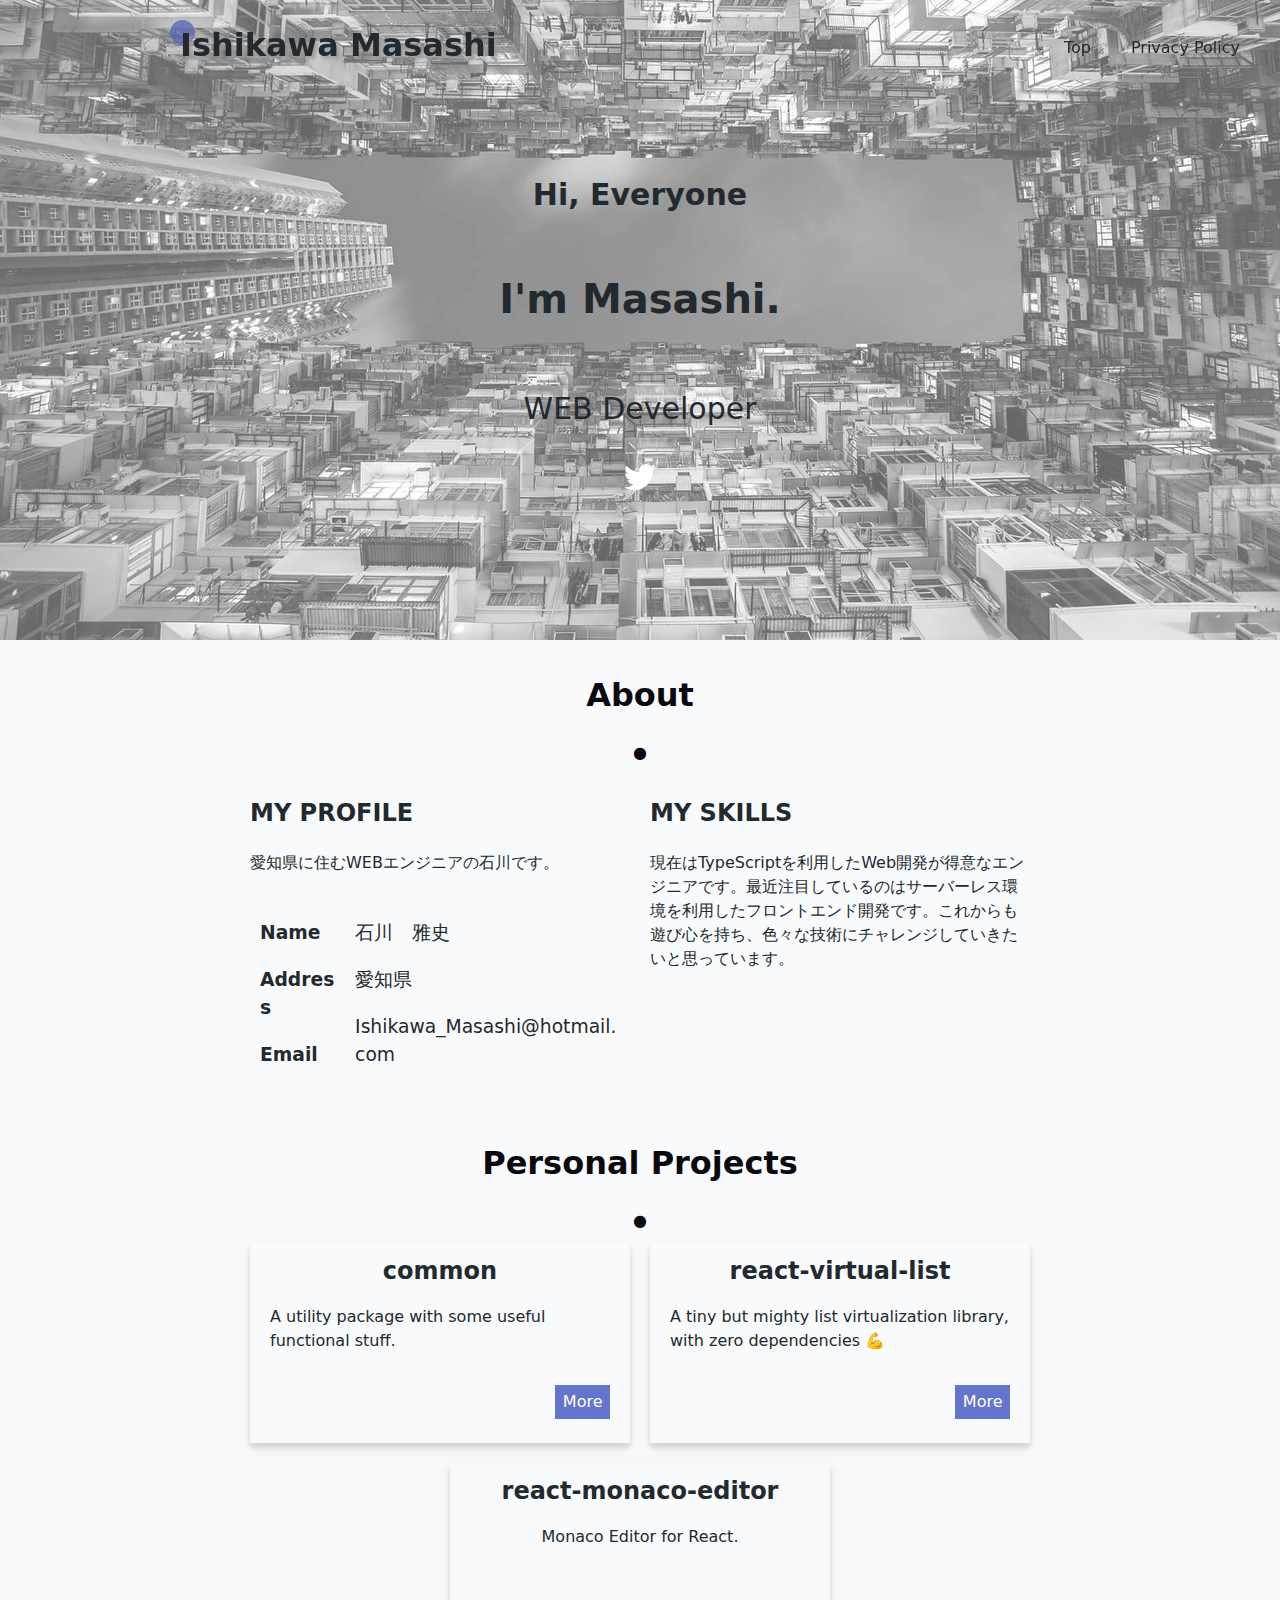
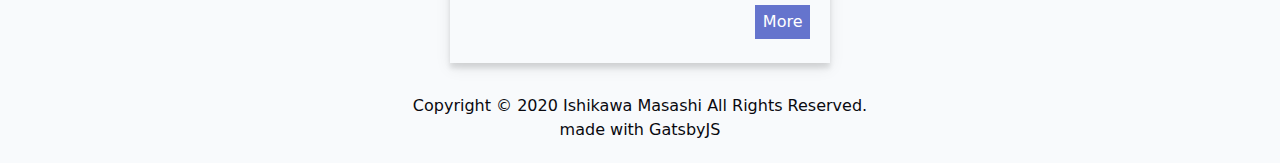
==== index.html @ 4861f5b7 "first commit" ====
<!DOCTYPE html><html lang="en"><head><meta charSet="utf-8"/><meta http-equiv="x-ua-compatible" content="ie=edge"/><meta name="viewport" content="width=device-width, initial-scale=1, shrink-to-fit=no"/><style data-href="/styles.0426585a5445a3f9b551.css">*,:after,:before{box-sizing:border-box}:after,:before{text-decoration:inherit;vertical-align:inherit}html{cursor:default;line-height:1.5;-moz-tab-size:4;-o-tab-size:4;tab-size:4;-webkit-tap-highlight-color:transparent;-ms-text-size-adjust:100%;-webkit-text-size-adjust:100%;word-break:break-word}body{margin:0}h1{font-size:2em;margin:.67em 0}dl dl,dl ol,dl ul,ol dl,ol ol,ol ul,ul dl,ul ol,ul ul{margin:0}hr{height:0;overflow:visible}main{display:block}nav ol,nav ul{list-style:none;padding:0}pre{font-family:monospace,monospace;font-size:1em}a{background-color:transparent}abbr[title]{text-decoration:underline;-webkit-text-decoration:underline dotted;text-decoration:underline dotted}b,strong{font-weight:bolder}code,kbd,samp{font-family:monospace,monospace;font-size:1em}small{font-size:80%}audio,canvas,iframe,img,svg,video{vertical-align:middle}audio,video{display:inline-block}audio:not([controls]){display:none;height:0}iframe,img{border-style:none}svg:not([fill]){fill:currentColor}svg:not(:root){overflow:hidden}table{border-collapse:collapse}button,input,select{margin:0}button{overflow:visible;text-transform:none}[type=button],[type=reset],[type=submit],button{-webkit-appearance:button}fieldset{border:1px solid #a0a0a0;padding:.35em .75em .625em}input{overflow:visible}legend{color:inherit;display:table;max-width:100%;white-space:normal}progress{display:inline-block;vertical-align:baseline}select{text-transform:none}textarea{margin:0;overflow:auto;resize:vertical}[type=checkbox],[type=radio]{padding:0}[type=search]{-webkit-appearance:textfield;outline-offset:-2px}::-webkit-inner-spin-button,::-webkit-outer-spin-button{height:auto}::-webkit-input-placeholder{color:inherit;opacity:.54}::-webkit-search-decoration{-webkit-appearance:none}::-webkit-file-upload-button{-webkit-appearance:button;font:inherit}::-moz-focus-inner{border-style:none;padding:0}:-moz-focusring{outline:1px dotted ButtonText}:-moz-ui-invalid{box-shadow:none}details,dialog{display:block}dialog{background-color:#fff;border:solid;color:#000;height:-moz-fit-content;height:-webkit-fit-content;height:fit-content;left:0;margin:auto;padding:1em;position:absolute;right:0;width:-moz-fit-content;width:-webkit-fit-content;width:fit-content}dialog:not([open]){display:none}summary{display:list-item}canvas{display:inline-block}template{display:none}[tabindex],a,area,button,input,label,select,summary,textarea{touch-action:manipulation}[hidden]{display:none}[aria-busy=true]{cursor:progress}[aria-controls]{cursor:pointer}[aria-disabled=true],[disabled]{cursor:not-allowed}[aria-hidden=false][hidden]{display:initial}[aria-hidden=false][hidden]:not(:focus){clip:rect(0,0,0,0);position:absolute}html{font-size:62.5%}html body{overflow-x:hidden;font-size:1.6em;color:#09090f;background-color:#f8fafc;font-family:system-ui,BlinkMacSystemFont,-apple-system,Segoe UI,Roboto,Oxygen,Ubuntu,Cantarell,Fira Sans,Droid Sans,Helvetica Neue,sans-serif}@media screen and (max-width:768px){html body{font-size:1.4em}}#gatsby-focus-wrapper{display:flex;flex-flow:column;min-height:100vh}</style><meta name="generator" content="Gatsby 2.21.21"/><title data-react-helmet="true">Top | Gatsby Starter hpp</title><link data-react-helmet="true" rel="canonical" href="https://gatsby-starter-hpp.netlify.com/"/><meta data-react-helmet="true" name="viewport" content="width=device-width, initial-scale=1.0, viewport-fit=cover, shrink-to-fit=no"/><meta data-react-helmet="true" name="description" content="simple gatsby starter with mdx, typescript, pwa"/><meta data-react-helmet="true" name="image" content="https://gatsby-starter-hpp.netlify.com/static/07f57ab9eecd1b8146a48cd1b6a6985a/20979/banner.png"/><meta data-react-helmet="true" property="og:type" content="website"/><meta data-react-helmet="true" property="og:title" content="Top"/><meta data-react-helmet="true" property="og:url" content="https://gatsby-starter-hpp.netlify.com/*"/><meta data-react-helmet="true" property="og:description" content="simple gatsby starter with mdx, typescript, pwa"/><meta data-react-helmet="true" property="og:image" content="https://gatsby-starter-hpp.netlify.com/static/07f57ab9eecd1b8146a48cd1b6a6985a/20979/banner.png"/><meta data-react-helmet="true" property="og:image:alt" content="simple gatsby starter with mdx, typescript, pwa"/><meta data-react-helmet="true" name="twitter:card" content="summary_large_image"/><meta data-react-helmet="true" name="twitter:title" content="Top"/><meta data-react-helmet="true" name="twitter:url" content="https://gatsby-starter-hpp.netlify.com/*"/><meta data-react-helmet="true" name="twitter:description" content="simple gatsby starter with mdx, typescript, pwa"/><meta data-react-helmet="true" name="twitter:image" content="https://gatsby-starter-hpp.netlify.com/static/07f57ab9eecd1b8146a48cd1b6a6985a/20979/banner.png"/><meta data-react-helmet="true" name="twitter:image:alt" content="simple gatsby starter with mdx, typescript, pwa"/><meta data-react-helmet="true" name="twitter:creator" content="@hpp_ricecake"/><script data-react-helmet="true" type="application/ld+json">[{"@context":"http://schema.org","@type":"WebSite","inLanguage":"en","url":"Gatsby Starter hpp","name":"Top","alternateName":"Top","image":"https://gatsby-starter-hpp.netlify.com/static/07f57ab9eecd1b8146a48cd1b6a6985a/20979/banner.png","description":"simple gatsby starter with mdx, typescript, pwa","author":[{"@type":"Person","name":"@hpp_ricecake","description":"simple gatsby starter with mdx, typescript, pwa","image":{"@type":"ImageObject","url":"/static/56cc4a5e24aae19f36011c2ec6883a6a/e8388/icon.png","width":60,"height":60},"url":"https://gatsby-starter-hpp.netlify.com","sameAs":["https://twitter.com/hpp_ricecake","https://github.com/hppRC","https://qiita.com/hppRC"]},{"@type":"thing","name":"@hpp_ricecake","sameas":"Gatsby Starter hpp","url":"https://gatsby-starter-hpp.netlify.com","image":{"@type":"ImageObject","url":"/static/07f57ab9eecd1b8146a48cd1b6a6985a/20979/banner.png","width":60,"height":60}}],"publisher":{"@type":"Organization","name":"@hpp_ricecake","description":"simple gatsby starter with mdx, typescript, pwa","logo":{"@type":"ImageObject","url":"/static/56cc4a5e24aae19f36011c2ec6883a6a/e8388/icon.png","width":60,"height":60}}},{"@context":"http://schema.org","@type":"BreadcrumbList","itemListElement":[{"@type":"ListItem","position":1,"item":{"@id":"https://gatsby-starter-hpp.netlify.com/*","name":"Top","image":"https://gatsby-starter-hpp.netlify.com/static/07f57ab9eecd1b8146a48cd1b6a6985a/20979/banner.png"}}]},{"@context":"http://schema.org","@type":"BlogPosting","url":"https://gatsby-starter-hpp.netlify.com/*","name":"Top","alternateName":"Top","headline":"Top","image":{"@type":"ImageObject","url":"https://gatsby-starter-hpp.netlify.com/static/07f57ab9eecd1b8146a48cd1b6a6985a/20979/banner.png"},"description":"","datePublished":"2020-05-14","dateModified":"2020-05-14","mainEntityOfPage":{"@type":"WebPage","@id":"https://gatsby-starter-hpp.netlify.com/*"},"author":[{"@type":"Person","name":"@hpp_ricecake","description":"simple gatsby starter with mdx, typescript, pwa","image":{"@type":"ImageObject","url":"/static/56cc4a5e24aae19f36011c2ec6883a6a/e8388/icon.png","width":60,"height":60},"url":"https://gatsby-starter-hpp.netlify.com","sameAs":["https://twitter.com/hpp_ricecake","https://github.com/hppRC","https://qiita.com/hppRC"]},{"@type":"thing","name":"@hpp_ricecake","sameas":"Gatsby Starter hpp","url":"https://gatsby-starter-hpp.netlify.com","image":{"@type":"ImageObject","url":"/static/07f57ab9eecd1b8146a48cd1b6a6985a/20979/banner.png","width":60,"height":60}}],"publisher":{"@type":"Organization","name":"@hpp_ricecake","description":"simple gatsby starter with mdx, typescript, pwa","logo":{"@type":"ImageObject","url":"/static/56cc4a5e24aae19f36011c2ec6883a6a/e8388/icon.png","width":60,"height":60}}}]</script><link rel="sitemap" type="application/xml" href="/sitemap.xml"/><link rel="preconnect dns-prefetch" href="https://www.google-analytics.com"/><link rel="icon" href="/favicon-32x32.png?v=7d425569008224cd43da1012f2511f30"/><link rel="manifest" href="/manifest.webmanifest"/><meta name="theme-color" content="#09090f"/><link rel="apple-touch-icon" sizes="48x48" href="/icons/icon-48x48.png?v=7d425569008224cd43da1012f2511f30"/><link rel="apple-touch-icon" sizes="72x72" href="/icons/icon-72x72.png?v=7d425569008224cd43da1012f2511f30"/><link rel="apple-touch-icon" sizes="96x96" href="/icons/icon-96x96.png?v=7d425569008224cd43da1012f2511f30"/><link rel="apple-touch-icon" sizes="144x144" href="/icons/icon-144x144.png?v=7d425569008224cd43da1012f2511f30"/><link rel="apple-touch-icon" sizes="192x192" href="/icons/icon-192x192.png?v=7d425569008224cd43da1012f2511f30"/><link rel="apple-touch-icon" sizes="256x256" href="/icons/icon-256x256.png?v=7d425569008224cd43da1012f2511f30"/><link rel="apple-touch-icon" sizes="384x384" href="/icons/icon-384x384.png?v=7d425569008224cd43da1012f2511f30"/><link rel="apple-touch-icon" sizes="512x512" href="/icons/icon-512x512.png?v=7d425569008224cd43da1012f2511f30"/><link as="script" rel="preload" href="/webpack-runtime-769ffeb763f76da92237.js"/><link as="script" rel="preload" href="/framework-4adb46e364577e67729f.js"/><link as="script" rel="preload" href="/styles-54af52f79fdf4d6c95bd.js"/><link as="script" rel="preload" href="/app-7a3faea5b522bd735909.js"/><link as="script" rel="preload" href="/component---src-pages-index-tsx-88b51ee12679d2a67747.js"/><link as="fetch" rel="preload" href="/page-data\index\page-data.json" crossorigin="anonymous"/><link as="fetch" rel="preload" href="/page-data\app-data.json" crossorigin="anonymous"/></head><body><div id="___gatsby"><div style="outline:none" tabindex="-1" id="gatsby-focus-wrapper"><style data-emotion-css="1demi3i">.css-1demi3i{position:fixed;top:0;left:0;z-index:1000;display:-webkit-box;display:-webkit-flex;display:-ms-flexbox;display:flex;-webkit-box-pack:justify;-webkit-justify-content:space-between;-ms-flex-pack:justify;justify-content:space-between;width:100%;height:78px;-webkit-transition:all 500ms ease 0s;transition:all 500ms ease 0s;}.css-1demi3i.active{background-color:rgba(255,255,255,0.9);box-shadow:rgba(0,0,0,0.12) 0px 4px 8px 0px,rgba(0,0,0,0.08) 0px 2px 4px 0px;-webkit-transition:all 500ms ease 0s;transition:all 500ms ease 0s;}.css-1demi3i > nav{padding:2rem;}.css-1demi3i > nav > ul{display:-webkit-box;display:-webkit-flex;display:-ms-flexbox;display:flex;-webkit-box-pack:center;-webkit-justify-content:center;-ms-flex-pack:center;justify-content:center;list-style:none;}.css-1demi3i > nav > ul > li > a{-webkit-text-decoration:none;text-decoration:none;text-shadow:3px 3px 4px #999;color:#22292f;padding:2rem;}</style><header class="css-1demi3i e13dppxq0"><style data-emotion-css="1l627v8">.css-1l627v8{margin-left:180px;}</style><h1 class="css-1l627v8"><style data-emotion-css="1sno688">.css-1sno688{text-shadow:3px 3px 4px #999;-webkit-text-decoration:none;text-decoration:none;color:#22292f;position:relative;}.css-1sno688:before{content:'';z-index:-1;top:-6px;left:-10px;position:absolute;background-color:#5661b3;padding:1.25rem;border-radius:9999px;opacity:0.75;}</style><a class="css-1sno688 e1v6kg420">Ishikawa Masashi</a></h1><nav><ul><li><a aria-current="page" class="" href="/">Top</a></li><li><a href="/privacy-policy">Privacy Policy</a></li></ul></nav></header><style data-emotion-css="q3wfnd">.css-q3wfnd{-webkit-flex:1;-ms-flex:1;flex:1;margin:0 auto;width:100%;}.css-q3wfnd > h1{font-size:4rem;padding-bottom:3rem;}</style><main class="css-q3wfnd e1ofi4ud0"><style data-emotion-css="ba6w3h">.css-ba6w3h{overflow:hidden;height:640px;}.css-ba6w3h .gatsby-image-wrapper{height:640px;}</style><div class="css-ba6w3h ex3pd111"><div class=" gatsby-image-wrapper" style="position:relative;overflow:hidden"><div aria-hidden="true" style="width:100%;padding-bottom:45.714285714285715%"></div><img aria-hidden="true" src="[data-uri]" alt="" style="position:absolute;top:0;left:0;width:100%;height:100%;object-fit:cover;object-position:center;opacity:1;transition-delay:500ms"/><noscript><picture><source type='image/webp' srcset="/static/918f438e9b9c8242720e8b83e6fe2c75/cb20b/home-hero-image.webp 350w,
/static/918f438e9b9c8242720e8b83e6fe2c75/fd054/home-hero-image.webp 700w,
/static/918f438e9b9c8242720e8b83e6fe2c75/8963d/home-hero-image.webp 1400w,
/static/918f438e9b9c8242720e8b83e6fe2c75/bae03/home-hero-image.webp 1920w" sizes="(max-width: 1400px) 100vw, 1400px" /><source srcset="/static/918f438e9b9c8242720e8b83e6fe2c75/28a4f/home-hero-image.jpg 350w,
/static/918f438e9b9c8242720e8b83e6fe2c75/5d675/home-hero-image.jpg 700w,
/static/918f438e9b9c8242720e8b83e6fe2c75/2aa76/home-hero-image.jpg 1400w,
/static/918f438e9b9c8242720e8b83e6fe2c75/a9fc8/home-hero-image.jpg 1920w" sizes="(max-width: 1400px) 100vw, 1400px" /><img loading="lazy" sizes="(max-width: 1400px) 100vw, 1400px" srcset="/static/918f438e9b9c8242720e8b83e6fe2c75/28a4f/home-hero-image.jpg 350w,
/static/918f438e9b9c8242720e8b83e6fe2c75/5d675/home-hero-image.jpg 700w,
/static/918f438e9b9c8242720e8b83e6fe2c75/2aa76/home-hero-image.jpg 1400w,
/static/918f438e9b9c8242720e8b83e6fe2c75/a9fc8/home-hero-image.jpg 1920w" src="/static/918f438e9b9c8242720e8b83e6fe2c75/2aa76/home-hero-image.jpg" alt="" style="position:absolute;top:0;left:0;opacity:1;width:100%;height:100%;object-fit:cover;object-position:center"/></picture></noscript></div><style data-emotion-css="1l0j3sz">.css-1l0j3sz{position:absolute;top:0;left:0;width:100%;display:-webkit-box;display:-webkit-flex;display:-ms-flexbox;display:flex;-webkit-align-items:center;-webkit-box-align:center;-ms-flex-align:center;align-items:center;-webkit-box-pack:center;-webkit-justify-content:center;-ms-flex-pack:center;justify-content:center;height:640px;background-color:rgba(255,255,255,0.4);}</style><div class="css-1l0j3sz ex3pd110"><style data-emotion-css="62liah">.css-62liah{color:rgb(34,41,47);display:-webkit-box;display:-webkit-flex;display:-ms-flexbox;display:flex;-webkit-box-pack:center;-webkit-justify-content:center;-ms-flex-pack:center;justify-content:center;-webkit-align-items:center;-webkit-box-align:center;-ms-flex-align:center;align-items:center;-webkit-flex-direction:column;-ms-flex-direction:column;flex-direction:column;}</style><div class="css-62liah"><style data-emotion-css="qhp3qs">.css-qhp3qs{font-size:30px;}</style><h2 class="css-qhp3qs">Hi, Everyone</h2><style data-emotion-css="1ywnuvg">.css-1ywnuvg{font-size:40px;}</style><h1 class="css-1ywnuvg">I&#x27;m Masashi.</h1><p class="css-qhp3qs">WEB Developer </p><style data-emotion-css="duba63">.css-duba63{color:white;width:32px;height:32px;}</style><a href="https://twitter.com/IshikawaMasasi" target="_blank" rel="noopener noreferrer" class="css-duba63"><svg xmlns="http://www.w3.org/2000/svg" viewBox="0 0 20 20" class=""><title>Twitter</title><path d="M6.29 18.25c7.55 0 11.67-6.25 11.67-11.67v-.53c.8-.59 1.49-1.3 2.04-2.13-.75.33-1.54.55-2.36.65a4.12 4.12 0 0 0 1.8-2.27c-.8.48-1.68.81-2.6 1a4.1 4.1 0 0 0-7 3.74 11.65 11.65 0 0 1-8.45-4.3 4.1 4.1 0 0 0 1.27 5.49C2.01 8.2 1.37 8.03.8 7.7v.05a4.1 4.1 0 0 0 3.3 4.03 4.1 4.1 0 0 1-1.86.07 4.1 4.1 0 0 0 3.83 2.85A8.23 8.23 0 0 1 0 16.4a11.62 11.62 0 0 0 6.29 1.84"></path></svg></a></div></div></div><style data-emotion-css="5c4lqu">.css-5c4lqu{display:-webkit-box;display:-webkit-flex;display:-ms-flexbox;display:flex;-webkit-align-items:center;-webkit-box-align:center;-ms-flex-align:center;align-items:center;-webkit-box-pack:center;-webkit-justify-content:center;-ms-flex-pack:center;justify-content:center;-webkit-flex-direction:column;-ms-flex-direction:column;flex-direction:column;padding:1rem;}</style><div class="css-5c4lqu e1hjg6ww0"><h1>About</h1><div>●</div><style data-emotion-css="3d5usw">.css-3d5usw{color:rgb(34,41,47);display:-webkit-box;display:-webkit-flex;display:-ms-flexbox;display:flex;-webkit-box-pack:center;-webkit-justify-content:center;-ms-flex-pack:center;justify-content:center;}</style><div class="css-3d5usw"><style data-emotion-css="q7vec">.css-q7vec{padding:1rem;width:400px;}</style><div class="css-q7vec e1xv3g7c0"><h2>MY PROFILE</h2><p>愛知県に住むWEBエンジニアの石川です。</p><style data-emotion-css="k008qs">.css-k008qs{display:-webkit-box;display:-webkit-flex;display:-ms-flexbox;display:flex;}</style><div class="css-k008qs"><style data-emotion-css="q5fqw0">.css-q5fqw0{padding:1rem;}</style><div class="css-q5fqw0"><div><h3>Name</h3></div><div><h3>Address</h3></div><div><h3>Email</h3></div></div><div class="css-q5fqw0"><div><style data-emotion-css="1l7mgse">.css-1l7mgse{font-weight:normal;}</style><h3 class="css-1l7mgse">石川　雅史</h3></div><div><h3 class="css-1l7mgse">愛知県</h3></div><div><h3 class="css-1l7mgse">Ishikawa_Masashi@hotmail.com</h3></div></div></div></div><style data-emotion-css="tflksu">.css-tflksu{padding:1rem;}</style><style data-emotion-css="w9otpv">.css-w9otpv{width:400px;padding:1rem;}</style><div class="epi8nj20 css-w9otpv"><h2>MY SKILLS</h2><p>現在はTypeScriptを利用したWeb開発が得意なエンジニアです。最近注目しているのはサーバーレス環境を利用したフロントエンド開発です。これからも遊び心を持ち、色々な技術にチャレンジしていきたいと思っています。</p></div></div></div><style data-emotion-css="v8wfq">.css-v8wfq{display:-webkit-box;display:-webkit-flex;display:-ms-flexbox;display:flex;-webkit-align-items:center;-webkit-box-align:center;-ms-flex-align:center;align-items:center;-webkit-box-pack:center;-webkit-justify-content:center;-ms-flex-pack:center;justify-content:center;-webkit-flex-direction:column;-ms-flex-direction:column;flex-direction:column;margin:auto;width:80vw;}</style><div class="css-v8wfq elu2mou0"><h1>Personal Projects</h1><div>●</div><div><style data-emotion-css="1qquwkw">.css-1qquwkw{color:rgb(34,41,47);display:-webkit-box;display:-webkit-flex;display:-ms-flexbox;display:flex;-webkit-box-pack:center;-webkit-justify-content:center;-ms-flex-pack:center;justify-content:center;-webkit-align-items:center;-webkit-box-align:center;-ms-flex-align:center;align-items:center;-webkit-flex-wrap:wrap;-ms-flex-wrap:wrap;flex-wrap:wrap;}</style><div class="css-1qquwkw"><style data-emotion-css="1z13ce1">.css-1z13ce1{width:400px;}</style><div class="css-1z13ce1"><style data-emotion-css="1elybsr">.css-1elybsr{display:-webkit-box;display:-webkit-flex;display:-ms-flexbox;display:flex;-webkit-align-items:center;-webkit-box-align:center;-ms-flex-align:center;align-items:center;-webkit-flex-direction:column;-ms-flex-direction:column;flex-direction:column;padding:1rem 2rem 2rem 2rem;box-shadow:rgba(0,0,0,0.11) 0px 5px 5px 0px,rgba(0,0,0,0.08) 0px 5px 15px 0px;margin:1rem;height:200px;}</style><div class="css-1elybsr e1n47my71"><style data-emotion-css="1uk1gs8">.css-1uk1gs8{margin:0;}</style><h2 class="css-1uk1gs8">common</h2><style data-emotion-css="1tksz28">.css-1tksz28{height:96px;}</style><div class="css-1tksz28"><p>A utility package with some useful functional stuff.</p></div><style data-emotion-css="1562zja">.css-1562zja{display:-webkit-box;display:-webkit-flex;display:-ms-flexbox;display:flex;-webkit-flex-direction:row-reverse;-ms-flex-direction:row-reverse;flex-direction:row-reverse;width:100%;}</style><div class="css-1562zja"><style data-emotion-css="jzp5wu">.css-jzp5wu{background-color:#6574cd;color:#fff;-webkit-text-decoration:none;text-decoration:none;padding-left:0.75rem;padding-right:0.75rem;padding-top:0.5rem;padding-bottom:0.5rem;}</style><a class="css-jzp5wu e1n47my70" href="https://github.com/IshikawaMasashi/common" target="_blank" rel="noopener noreferrer">More</a></div></div></div><div class="css-1z13ce1"><div class="css-1elybsr e1n47my71"><h2 class="css-1uk1gs8">react-virtual-list</h2><div class="css-1tksz28"><p>A tiny but mighty list virtualization library, with zero dependencies 💪</p></div><div class="css-1562zja"><a class="css-jzp5wu e1n47my70" href="https://github.com/IshikawaMasashi/react-virtual-list" target="_blank" rel="noopener noreferrer">More</a></div></div></div><div class="css-1z13ce1"><div class="css-1elybsr e1n47my71"><h2 class="css-1uk1gs8">react-monaco-editor</h2><div class="css-1tksz28"><p>Monaco Editor for React.</p></div><div class="css-1562zja"><a class="css-jzp5wu e1n47my70" href="https://ishikawamasashi.github.io/react-monaco-editor/" target="_blank" rel="noopener noreferrer">More</a></div></div></div></div></div></div></main><style data-emotion-css="8mprxz">.css-8mprxz{display:-webkit-box;display:-webkit-flex;display:-ms-flexbox;display:flex;-webkit-align-items:center;-webkit-box-align:center;-ms-flex-align:center;align-items:center;-webkit-box-pack:center;-webkit-justify-content:center;-ms-flex-pack:center;justify-content:center;width:100vw;height:10vh;-webkit-flex-direction:column;-ms-flex-direction:column;flex-direction:column;}</style><footer class="css-8mprxz eirvila0">Copyright © 2020 Ishikawa Masashi All Rights Reserved.<div>made with GatsbyJS</div></footer></div><div id="gatsby-announcer" style="position:absolute;top:0;width:1px;height:1px;padding:0;overflow:hidden;clip:rect(0, 0, 0, 0);white-space:nowrap;border:0" aria-live="assertive" aria-atomic="true"></div></div><script>
  
  
  if(true) {
    (function(i,s,o,g,r,a,m){i['GoogleAnalyticsObject']=r;i[r]=i[r]||function(){
    (i[r].q=i[r].q||[]).push(arguments)},i[r].l=1*new Date();a=s.createElement(o),
    m=s.getElementsByTagName(o)[0];a.async=1;a.src=g;m.parentNode.insertBefore(a,m)
    })(window,document,'script','https://www.google-analytics.com/analytics.js','ga');
  }
  if (typeof ga === "function") {
    ga('create', 'UA-149661454-1', 'auto', {});
      
      
      
      
      
      }</script><script id="gatsby-script-loader">/*<![CDATA[*/window.pagePath="/";/*]]>*/</script><script id="gatsby-chunk-mapping">/*<![CDATA[*/window.___chunkMapping={"app":["/app-7a3faea5b522bd735909.js"],"component---cache-caches-gatsby-plugin-offline-app-shell-js":["/component---cache-caches-gatsby-plugin-offline-app-shell-js-09d3ea9eb28ff6472107.js"],"component---src-pages-404-tsx":["/component---src-pages-404-tsx-1f6ad124bc82cbbb7229.js"],"component---src-pages-about-tsx":["/component---src-pages-about-tsx-4cefc6dd3e2a912752fd.js"],"component---src-pages-contact-tsx":["/component---src-pages-contact-tsx-ec194caf538b966b2163.js"],"component---src-pages-index-tsx":["/component---src-pages-index-tsx-88b51ee12679d2a67747.js"],"component---src-templates-blog-post-tsx":["/component---src-templates-blog-post-tsx-0b403d77969d6ce07d9d.js"]};/*]]>*/</script><script src="/component---src-pages-index-tsx-88b51ee12679d2a67747.js" async=""></script><script src="/app-7a3faea5b522bd735909.js" async=""></script><script src="/styles-54af52f79fdf4d6c95bd.js" async=""></script><script src="/framework-4adb46e364577e67729f.js" async=""></script><script src="/webpack-runtime-769ffeb763f76da92237.js" async=""></script></body></html>
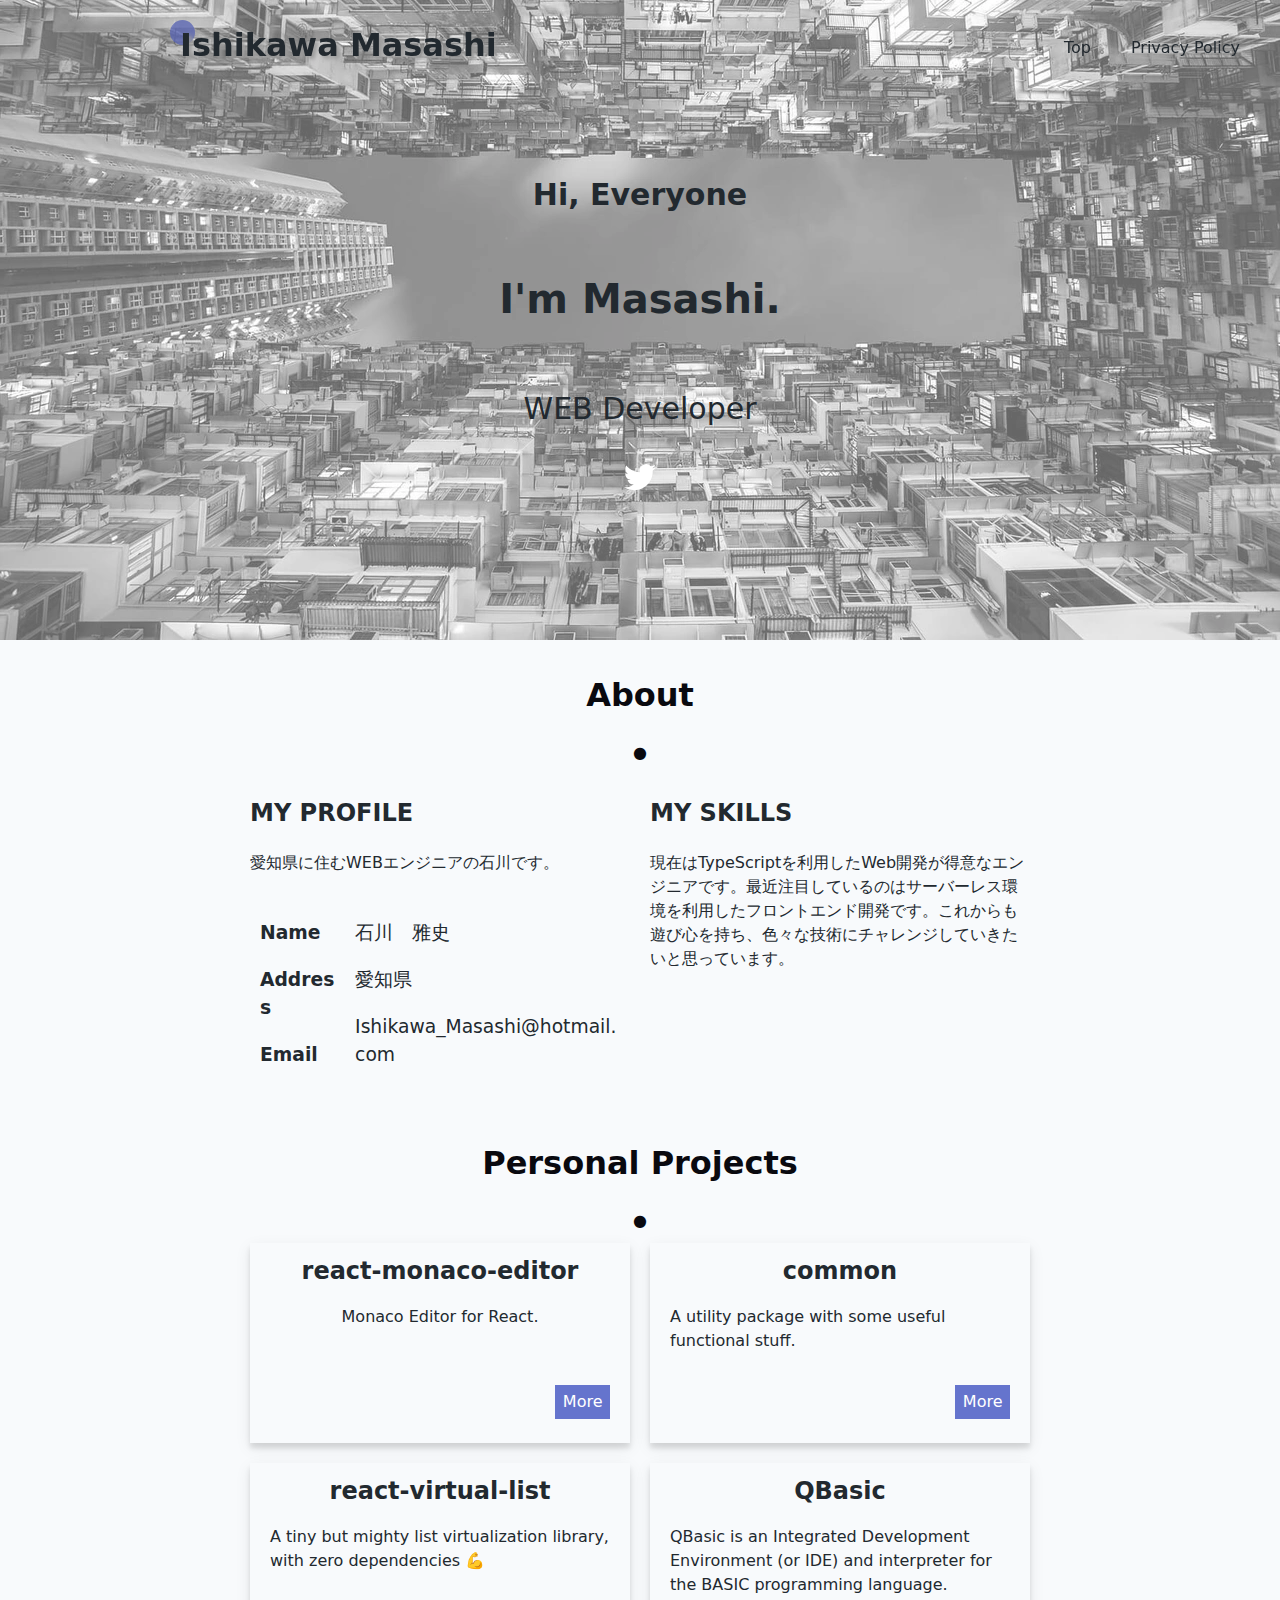
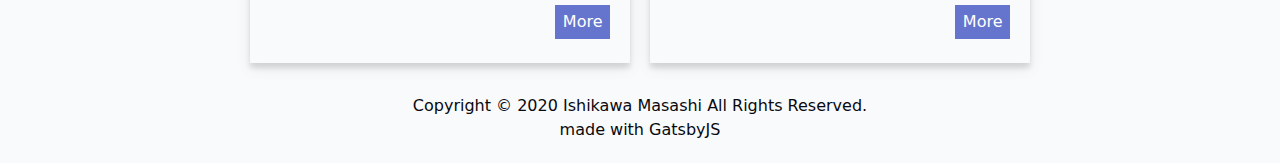
==== commit 47c51db1: "Add QBasic" ====
--- a/index.html
+++ b/index.html
@@ -1,4 +1,4 @@
-<!DOCTYPE html><html lang="en"><head><meta charSet="utf-8"/><meta http-equiv="x-ua-compatible" content="ie=edge"/><meta name="viewport" content="width=device-width, initial-scale=1, shrink-to-fit=no"/><style data-href="/styles.0426585a5445a3f9b551.css">*,:after,:before{box-sizing:border-box}:after,:before{text-decoration:inherit;vertical-align:inherit}html{cursor:default;line-height:1.5;-moz-tab-size:4;-o-tab-size:4;tab-size:4;-webkit-tap-highlight-color:transparent;-ms-text-size-adjust:100%;-webkit-text-size-adjust:100%;word-break:break-word}body{margin:0}h1{font-size:2em;margin:.67em 0}dl dl,dl ol,dl ul,ol dl,ol ol,ol ul,ul dl,ul ol,ul ul{margin:0}hr{height:0;overflow:visible}main{display:block}nav ol,nav ul{list-style:none;padding:0}pre{font-family:monospace,monospace;font-size:1em}a{background-color:transparent}abbr[title]{text-decoration:underline;-webkit-text-decoration:underline dotted;text-decoration:underline dotted}b,strong{font-weight:bolder}code,kbd,samp{font-family:monospace,monospace;font-size:1em}small{font-size:80%}audio,canvas,iframe,img,svg,video{vertical-align:middle}audio,video{display:inline-block}audio:not([controls]){display:none;height:0}iframe,img{border-style:none}svg:not([fill]){fill:currentColor}svg:not(:root){overflow:hidden}table{border-collapse:collapse}button,input,select{margin:0}button{overflow:visible;text-transform:none}[type=button],[type=reset],[type=submit],button{-webkit-appearance:button}fieldset{border:1px solid #a0a0a0;padding:.35em .75em .625em}input{overflow:visible}legend{color:inherit;display:table;max-width:100%;white-space:normal}progress{display:inline-block;vertical-align:baseline}select{text-transform:none}textarea{margin:0;overflow:auto;resize:vertical}[type=checkbox],[type=radio]{padding:0}[type=search]{-webkit-appearance:textfield;outline-offset:-2px}::-webkit-inner-spin-button,::-webkit-outer-spin-button{height:auto}::-webkit-input-placeholder{color:inherit;opacity:.54}::-webkit-search-decoration{-webkit-appearance:none}::-webkit-file-upload-button{-webkit-appearance:button;font:inherit}::-moz-focus-inner{border-style:none;padding:0}:-moz-focusring{outline:1px dotted ButtonText}:-moz-ui-invalid{box-shadow:none}details,dialog{display:block}dialog{background-color:#fff;border:solid;color:#000;height:-moz-fit-content;height:-webkit-fit-content;height:fit-content;left:0;margin:auto;padding:1em;position:absolute;right:0;width:-moz-fit-content;width:-webkit-fit-content;width:fit-content}dialog:not([open]){display:none}summary{display:list-item}canvas{display:inline-block}template{display:none}[tabindex],a,area,button,input,label,select,summary,textarea{touch-action:manipulation}[hidden]{display:none}[aria-busy=true]{cursor:progress}[aria-controls]{cursor:pointer}[aria-disabled=true],[disabled]{cursor:not-allowed}[aria-hidden=false][hidden]{display:initial}[aria-hidden=false][hidden]:not(:focus){clip:rect(0,0,0,0);position:absolute}html{font-size:62.5%}html body{overflow-x:hidden;font-size:1.6em;color:#09090f;background-color:#f8fafc;font-family:system-ui,BlinkMacSystemFont,-apple-system,Segoe UI,Roboto,Oxygen,Ubuntu,Cantarell,Fira Sans,Droid Sans,Helvetica Neue,sans-serif}@media screen and (max-width:768px){html body{font-size:1.4em}}#gatsby-focus-wrapper{display:flex;flex-flow:column;min-height:100vh}</style><meta name="generator" content="Gatsby 2.21.21"/><title data-react-helmet="true">Top | Gatsby Starter hpp</title><link data-react-helmet="true" rel="canonical" href="https://gatsby-starter-hpp.netlify.com/"/><meta data-react-helmet="true" name="viewport" content="width=device-width, initial-scale=1.0, viewport-fit=cover, shrink-to-fit=no"/><meta data-react-helmet="true" name="description" content="simple gatsby starter with mdx, typescript, pwa"/><meta data-react-helmet="true" name="image" content="https://gatsby-starter-hpp.netlify.com/static/07f57ab9eecd1b8146a48cd1b6a6985a/20979/banner.png"/><meta data-react-helmet="true" property="og:type" content="website"/><meta data-react-helmet="true" property="og:title" content="Top"/><meta data-react-helmet="true" property="og:url" content="https://gatsby-starter-hpp.netlify.com/*"/><meta data-react-helmet="true" property="og:description" content="simple gatsby starter with mdx, typescript, pwa"/><meta data-react-helmet="true" property="og:image" content="https://gatsby-starter-hpp.netlify.com/static/07f57ab9eecd1b8146a48cd1b6a6985a/20979/banner.png"/><meta data-react-helmet="true" property="og:image:alt" content="simple gatsby starter with mdx, typescript, pwa"/><meta data-react-helmet="true" name="twitter:card" content="summary_large_image"/><meta data-react-helmet="true" name="twitter:title" content="Top"/><meta data-react-helmet="true" name="twitter:url" content="https://gatsby-starter-hpp.netlify.com/*"/><meta data-react-helmet="true" name="twitter:description" content="simple gatsby starter with mdx, typescript, pwa"/><meta data-react-helmet="true" name="twitter:image" content="https://gatsby-starter-hpp.netlify.com/static/07f57ab9eecd1b8146a48cd1b6a6985a/20979/banner.png"/><meta data-react-helmet="true" name="twitter:image:alt" content="simple gatsby starter with mdx, typescript, pwa"/><meta data-react-helmet="true" name="twitter:creator" content="@hpp_ricecake"/><script data-react-helmet="true" type="application/ld+json">[{"@context":"http://schema.org","@type":"WebSite","inLanguage":"en","url":"Gatsby Starter hpp","name":"Top","alternateName":"Top","image":"https://gatsby-starter-hpp.netlify.com/static/07f57ab9eecd1b8146a48cd1b6a6985a/20979/banner.png","description":"simple gatsby starter with mdx, typescript, pwa","author":[{"@type":"Person","name":"@hpp_ricecake","description":"simple gatsby starter with mdx, typescript, pwa","image":{"@type":"ImageObject","url":"/static/56cc4a5e24aae19f36011c2ec6883a6a/e8388/icon.png","width":60,"height":60},"url":"https://gatsby-starter-hpp.netlify.com","sameAs":["https://twitter.com/hpp_ricecake","https://github.com/hppRC","https://qiita.com/hppRC"]},{"@type":"thing","name":"@hpp_ricecake","sameas":"Gatsby Starter hpp","url":"https://gatsby-starter-hpp.netlify.com","image":{"@type":"ImageObject","url":"/static/07f57ab9eecd1b8146a48cd1b6a6985a/20979/banner.png","width":60,"height":60}}],"publisher":{"@type":"Organization","name":"@hpp_ricecake","description":"simple gatsby starter with mdx, typescript, pwa","logo":{"@type":"ImageObject","url":"/static/56cc4a5e24aae19f36011c2ec6883a6a/e8388/icon.png","width":60,"height":60}}},{"@context":"http://schema.org","@type":"BreadcrumbList","itemListElement":[{"@type":"ListItem","position":1,"item":{"@id":"https://gatsby-starter-hpp.netlify.com/*","name":"Top","image":"https://gatsby-starter-hpp.netlify.com/static/07f57ab9eecd1b8146a48cd1b6a6985a/20979/banner.png"}}]},{"@context":"http://schema.org","@type":"BlogPosting","url":"https://gatsby-starter-hpp.netlify.com/*","name":"Top","alternateName":"Top","headline":"Top","image":{"@type":"ImageObject","url":"https://gatsby-starter-hpp.netlify.com/static/07f57ab9eecd1b8146a48cd1b6a6985a/20979/banner.png"},"description":"","datePublished":"2020-05-14","dateModified":"2020-05-14","mainEntityOfPage":{"@type":"WebPage","@id":"https://gatsby-starter-hpp.netlify.com/*"},"author":[{"@type":"Person","name":"@hpp_ricecake","description":"simple gatsby starter with mdx, typescript, pwa","image":{"@type":"ImageObject","url":"/static/56cc4a5e24aae19f36011c2ec6883a6a/e8388/icon.png","width":60,"height":60},"url":"https://gatsby-starter-hpp.netlify.com","sameAs":["https://twitter.com/hpp_ricecake","https://github.com/hppRC","https://qiita.com/hppRC"]},{"@type":"thing","name":"@hpp_ricecake","sameas":"Gatsby Starter hpp","url":"https://gatsby-starter-hpp.netlify.com","image":{"@type":"ImageObject","url":"/static/07f57ab9eecd1b8146a48cd1b6a6985a/20979/banner.png","width":60,"height":60}}],"publisher":{"@type":"Organization","name":"@hpp_ricecake","description":"simple gatsby starter with mdx, typescript, pwa","logo":{"@type":"ImageObject","url":"/static/56cc4a5e24aae19f36011c2ec6883a6a/e8388/icon.png","width":60,"height":60}}}]</script><link rel="sitemap" type="application/xml" href="/sitemap.xml"/><link rel="preconnect dns-prefetch" href="https://www.google-analytics.com"/><link rel="icon" href="/favicon-32x32.png?v=7d425569008224cd43da1012f2511f30"/><link rel="manifest" href="/manifest.webmanifest"/><meta name="theme-color" content="#09090f"/><link rel="apple-touch-icon" sizes="48x48" href="/icons/icon-48x48.png?v=7d425569008224cd43da1012f2511f30"/><link rel="apple-touch-icon" sizes="72x72" href="/icons/icon-72x72.png?v=7d425569008224cd43da1012f2511f30"/><link rel="apple-touch-icon" sizes="96x96" href="/icons/icon-96x96.png?v=7d425569008224cd43da1012f2511f30"/><link rel="apple-touch-icon" sizes="144x144" href="/icons/icon-144x144.png?v=7d425569008224cd43da1012f2511f30"/><link rel="apple-touch-icon" sizes="192x192" href="/icons/icon-192x192.png?v=7d425569008224cd43da1012f2511f30"/><link rel="apple-touch-icon" sizes="256x256" href="/icons/icon-256x256.png?v=7d425569008224cd43da1012f2511f30"/><link rel="apple-touch-icon" sizes="384x384" href="/icons/icon-384x384.png?v=7d425569008224cd43da1012f2511f30"/><link rel="apple-touch-icon" sizes="512x512" href="/icons/icon-512x512.png?v=7d425569008224cd43da1012f2511f30"/><link as="script" rel="preload" href="/webpack-runtime-769ffeb763f76da92237.js"/><link as="script" rel="preload" href="/framework-4adb46e364577e67729f.js"/><link as="script" rel="preload" href="/styles-54af52f79fdf4d6c95bd.js"/><link as="script" rel="preload" href="/app-7a3faea5b522bd735909.js"/><link as="script" rel="preload" href="/component---src-pages-index-tsx-88b51ee12679d2a67747.js"/><link as="fetch" rel="preload" href="/page-data\index\page-data.json" crossorigin="anonymous"/><link as="fetch" rel="preload" href="/page-data\app-data.json" crossorigin="anonymous"/></head><body><div id="___gatsby"><div style="outline:none" tabindex="-1" id="gatsby-focus-wrapper"><style data-emotion-css="1demi3i">.css-1demi3i{position:fixed;top:0;left:0;z-index:1000;display:-webkit-box;display:-webkit-flex;display:-ms-flexbox;display:flex;-webkit-box-pack:justify;-webkit-justify-content:space-between;-ms-flex-pack:justify;justify-content:space-between;width:100%;height:78px;-webkit-transition:all 500ms ease 0s;transition:all 500ms ease 0s;}.css-1demi3i.active{background-color:rgba(255,255,255,0.9);box-shadow:rgba(0,0,0,0.12) 0px 4px 8px 0px,rgba(0,0,0,0.08) 0px 2px 4px 0px;-webkit-transition:all 500ms ease 0s;transition:all 500ms ease 0s;}.css-1demi3i > nav{padding:2rem;}.css-1demi3i > nav > ul{display:-webkit-box;display:-webkit-flex;display:-ms-flexbox;display:flex;-webkit-box-pack:center;-webkit-justify-content:center;-ms-flex-pack:center;justify-content:center;list-style:none;}.css-1demi3i > nav > ul > li > a{-webkit-text-decoration:none;text-decoration:none;text-shadow:3px 3px 4px #999;color:#22292f;padding:2rem;}</style><header class="css-1demi3i e13dppxq0"><style data-emotion-css="1l627v8">.css-1l627v8{margin-left:180px;}</style><h1 class="css-1l627v8"><style data-emotion-css="1sno688">.css-1sno688{text-shadow:3px 3px 4px #999;-webkit-text-decoration:none;text-decoration:none;color:#22292f;position:relative;}.css-1sno688:before{content:'';z-index:-1;top:-6px;left:-10px;position:absolute;background-color:#5661b3;padding:1.25rem;border-radius:9999px;opacity:0.75;}</style><a class="css-1sno688 e1v6kg420">Ishikawa Masashi</a></h1><nav><ul><li><a aria-current="page" class="" href="/">Top</a></li><li><a href="/privacy-policy">Privacy Policy</a></li></ul></nav></header><style data-emotion-css="q3wfnd">.css-q3wfnd{-webkit-flex:1;-ms-flex:1;flex:1;margin:0 auto;width:100%;}.css-q3wfnd > h1{font-size:4rem;padding-bottom:3rem;}</style><main class="css-q3wfnd e1ofi4ud0"><style data-emotion-css="ba6w3h">.css-ba6w3h{overflow:hidden;height:640px;}.css-ba6w3h .gatsby-image-wrapper{height:640px;}</style><div class="css-ba6w3h ex3pd111"><div class=" gatsby-image-wrapper" style="position:relative;overflow:hidden"><div aria-hidden="true" style="width:100%;padding-bottom:45.714285714285715%"></div><img aria-hidden="true" src="[data-uri]" alt="" style="position:absolute;top:0;left:0;width:100%;height:100%;object-fit:cover;object-position:center;opacity:1;transition-delay:500ms"/><noscript><picture><source type='image/webp' srcset="/static/918f438e9b9c8242720e8b83e6fe2c75/cb20b/home-hero-image.webp 350w,
+<!DOCTYPE html><html lang="en"><head><meta charSet="utf-8"/><meta http-equiv="x-ua-compatible" content="ie=edge"/><meta name="viewport" content="width=device-width, initial-scale=1, shrink-to-fit=no"/><style data-href="/styles.0426585a5445a3f9b551.css">*,:after,:before{box-sizing:border-box}:after,:before{text-decoration:inherit;vertical-align:inherit}html{cursor:default;line-height:1.5;-moz-tab-size:4;-o-tab-size:4;tab-size:4;-webkit-tap-highlight-color:transparent;-ms-text-size-adjust:100%;-webkit-text-size-adjust:100%;word-break:break-word}body{margin:0}h1{font-size:2em;margin:.67em 0}dl dl,dl ol,dl ul,ol dl,ol ol,ol ul,ul dl,ul ol,ul ul{margin:0}hr{height:0;overflow:visible}main{display:block}nav ol,nav ul{list-style:none;padding:0}pre{font-family:monospace,monospace;font-size:1em}a{background-color:transparent}abbr[title]{text-decoration:underline;-webkit-text-decoration:underline dotted;text-decoration:underline dotted}b,strong{font-weight:bolder}code,kbd,samp{font-family:monospace,monospace;font-size:1em}small{font-size:80%}audio,canvas,iframe,img,svg,video{vertical-align:middle}audio,video{display:inline-block}audio:not([controls]){display:none;height:0}iframe,img{border-style:none}svg:not([fill]){fill:currentColor}svg:not(:root){overflow:hidden}table{border-collapse:collapse}button,input,select{margin:0}button{overflow:visible;text-transform:none}[type=button],[type=reset],[type=submit],button{-webkit-appearance:button}fieldset{border:1px solid #a0a0a0;padding:.35em .75em .625em}input{overflow:visible}legend{color:inherit;display:table;max-width:100%;white-space:normal}progress{display:inline-block;vertical-align:baseline}select{text-transform:none}textarea{margin:0;overflow:auto;resize:vertical}[type=checkbox],[type=radio]{padding:0}[type=search]{-webkit-appearance:textfield;outline-offset:-2px}::-webkit-inner-spin-button,::-webkit-outer-spin-button{height:auto}::-webkit-input-placeholder{color:inherit;opacity:.54}::-webkit-search-decoration{-webkit-appearance:none}::-webkit-file-upload-button{-webkit-appearance:button;font:inherit}::-moz-focus-inner{border-style:none;padding:0}:-moz-focusring{outline:1px dotted ButtonText}:-moz-ui-invalid{box-shadow:none}details,dialog{display:block}dialog{background-color:#fff;border:solid;color:#000;height:-moz-fit-content;height:-webkit-fit-content;height:fit-content;left:0;margin:auto;padding:1em;position:absolute;right:0;width:-moz-fit-content;width:-webkit-fit-content;width:fit-content}dialog:not([open]){display:none}summary{display:list-item}canvas{display:inline-block}template{display:none}[tabindex],a,area,button,input,label,select,summary,textarea{touch-action:manipulation}[hidden]{display:none}[aria-busy=true]{cursor:progress}[aria-controls]{cursor:pointer}[aria-disabled=true],[disabled]{cursor:not-allowed}[aria-hidden=false][hidden]{display:initial}[aria-hidden=false][hidden]:not(:focus){clip:rect(0,0,0,0);position:absolute}html{font-size:62.5%}html body{overflow-x:hidden;font-size:1.6em;color:#09090f;background-color:#f8fafc;font-family:system-ui,BlinkMacSystemFont,-apple-system,Segoe UI,Roboto,Oxygen,Ubuntu,Cantarell,Fira Sans,Droid Sans,Helvetica Neue,sans-serif}@media screen and (max-width:768px){html body{font-size:1.4em}}#gatsby-focus-wrapper{display:flex;flex-flow:column;min-height:100vh}</style><meta name="generator" content="Gatsby 2.21.22"/><title data-react-helmet="true">Top | Gatsby Starter hpp</title><link data-react-helmet="true" rel="canonical" href="https://gatsby-starter-hpp.netlify.com/"/><meta data-react-helmet="true" name="viewport" content="width=device-width, initial-scale=1.0, viewport-fit=cover, shrink-to-fit=no"/><meta data-react-helmet="true" name="description" content="simple gatsby starter with mdx, typescript, pwa"/><meta data-react-helmet="true" name="image" content="https://gatsby-starter-hpp.netlify.com/static/07f57ab9eecd1b8146a48cd1b6a6985a/20979/banner.png"/><meta data-react-helmet="true" property="og:type" content="website"/><meta data-react-helmet="true" property="og:title" content="Top"/><meta data-react-helmet="true" property="og:url" content="https://gatsby-starter-hpp.netlify.com/*"/><meta data-react-helmet="true" property="og:description" content="simple gatsby starter with mdx, typescript, pwa"/><meta data-react-helmet="true" property="og:image" content="https://gatsby-starter-hpp.netlify.com/static/07f57ab9eecd1b8146a48cd1b6a6985a/20979/banner.png"/><meta data-react-helmet="true" property="og:image:alt" content="simple gatsby starter with mdx, typescript, pwa"/><meta data-react-helmet="true" name="twitter:card" content="summary_large_image"/><meta data-react-helmet="true" name="twitter:title" content="Top"/><meta data-react-helmet="true" name="twitter:url" content="https://gatsby-starter-hpp.netlify.com/*"/><meta data-react-helmet="true" name="twitter:description" content="simple gatsby starter with mdx, typescript, pwa"/><meta data-react-helmet="true" name="twitter:image" content="https://gatsby-starter-hpp.netlify.com/static/07f57ab9eecd1b8146a48cd1b6a6985a/20979/banner.png"/><meta data-react-helmet="true" name="twitter:image:alt" content="simple gatsby starter with mdx, typescript, pwa"/><meta data-react-helmet="true" name="twitter:creator" content="@hpp_ricecake"/><script data-react-helmet="true" type="application/ld+json">[{"@context":"http://schema.org","@type":"WebSite","inLanguage":"en","url":"Gatsby Starter hpp","name":"Top","alternateName":"Top","image":"https://gatsby-starter-hpp.netlify.com/static/07f57ab9eecd1b8146a48cd1b6a6985a/20979/banner.png","description":"simple gatsby starter with mdx, typescript, pwa","author":[{"@type":"Person","name":"@hpp_ricecake","description":"simple gatsby starter with mdx, typescript, pwa","image":{"@type":"ImageObject","url":"/static/56cc4a5e24aae19f36011c2ec6883a6a/e8388/icon.png","width":60,"height":60},"url":"https://gatsby-starter-hpp.netlify.com","sameAs":["https://twitter.com/hpp_ricecake","https://github.com/hppRC","https://qiita.com/hppRC"]},{"@type":"thing","name":"@hpp_ricecake","sameas":"Gatsby Starter hpp","url":"https://gatsby-starter-hpp.netlify.com","image":{"@type":"ImageObject","url":"/static/07f57ab9eecd1b8146a48cd1b6a6985a/20979/banner.png","width":60,"height":60}}],"publisher":{"@type":"Organization","name":"@hpp_ricecake","description":"simple gatsby starter with mdx, typescript, pwa","logo":{"@type":"ImageObject","url":"/static/56cc4a5e24aae19f36011c2ec6883a6a/e8388/icon.png","width":60,"height":60}}},{"@context":"http://schema.org","@type":"BreadcrumbList","itemListElement":[{"@type":"ListItem","position":1,"item":{"@id":"https://gatsby-starter-hpp.netlify.com/*","name":"Top","image":"https://gatsby-starter-hpp.netlify.com/static/07f57ab9eecd1b8146a48cd1b6a6985a/20979/banner.png"}}]},{"@context":"http://schema.org","@type":"BlogPosting","url":"https://gatsby-starter-hpp.netlify.com/*","name":"Top","alternateName":"Top","headline":"Top","image":{"@type":"ImageObject","url":"https://gatsby-starter-hpp.netlify.com/static/07f57ab9eecd1b8146a48cd1b6a6985a/20979/banner.png"},"description":"","datePublished":"2020-05-21","dateModified":"2020-05-21","mainEntityOfPage":{"@type":"WebPage","@id":"https://gatsby-starter-hpp.netlify.com/*"},"author":[{"@type":"Person","name":"@hpp_ricecake","description":"simple gatsby starter with mdx, typescript, pwa","image":{"@type":"ImageObject","url":"/static/56cc4a5e24aae19f36011c2ec6883a6a/e8388/icon.png","width":60,"height":60},"url":"https://gatsby-starter-hpp.netlify.com","sameAs":["https://twitter.com/hpp_ricecake","https://github.com/hppRC","https://qiita.com/hppRC"]},{"@type":"thing","name":"@hpp_ricecake","sameas":"Gatsby Starter hpp","url":"https://gatsby-starter-hpp.netlify.com","image":{"@type":"ImageObject","url":"/static/07f57ab9eecd1b8146a48cd1b6a6985a/20979/banner.png","width":60,"height":60}}],"publisher":{"@type":"Organization","name":"@hpp_ricecake","description":"simple gatsby starter with mdx, typescript, pwa","logo":{"@type":"ImageObject","url":"/static/56cc4a5e24aae19f36011c2ec6883a6a/e8388/icon.png","width":60,"height":60}}}]</script><link rel="sitemap" type="application/xml" href="/sitemap.xml"/><link rel="preconnect dns-prefetch" href="https://www.google-analytics.com"/><link rel="icon" href="/favicon-32x32.png?v=6b536a3ea3313e9bb2f0d5729db96025"/><link rel="manifest" href="/manifest.webmanifest"/><meta name="theme-color" content="#09090f"/><link rel="apple-touch-icon" sizes="48x48" href="/icons/icon-48x48.png?v=6b536a3ea3313e9bb2f0d5729db96025"/><link rel="apple-touch-icon" sizes="72x72" href="/icons/icon-72x72.png?v=6b536a3ea3313e9bb2f0d5729db96025"/><link rel="apple-touch-icon" sizes="96x96" href="/icons/icon-96x96.png?v=6b536a3ea3313e9bb2f0d5729db96025"/><link rel="apple-touch-icon" sizes="144x144" href="/icons/icon-144x144.png?v=6b536a3ea3313e9bb2f0d5729db96025"/><link rel="apple-touch-icon" sizes="192x192" href="/icons/icon-192x192.png?v=6b536a3ea3313e9bb2f0d5729db96025"/><link rel="apple-touch-icon" sizes="256x256" href="/icons/icon-256x256.png?v=6b536a3ea3313e9bb2f0d5729db96025"/><link rel="apple-touch-icon" sizes="384x384" href="/icons/icon-384x384.png?v=6b536a3ea3313e9bb2f0d5729db96025"/><link rel="apple-touch-icon" sizes="512x512" href="/icons/icon-512x512.png?v=6b536a3ea3313e9bb2f0d5729db96025"/><link as="script" rel="preload" href="/webpack-runtime-f7560e053fb4fda541e6.js"/><link as="script" rel="preload" href="/framework-5dd3c501fd049989ea3a.js"/><link as="script" rel="preload" href="/styles-37d63a57eaf6d055b3bc.js"/><link as="script" rel="preload" href="/app-34adc356395532c174c6.js"/><link as="script" rel="preload" href="/component---src-pages-index-tsx-d616ccf724225f0d1ec1.js"/><link as="fetch" rel="preload" href="/page-data\index\page-data.json" crossorigin="anonymous"/><link as="fetch" rel="preload" href="/page-data\app-data.json" crossorigin="anonymous"/></head><body><div id="___gatsby"><div style="outline:none" tabindex="-1" id="gatsby-focus-wrapper"><style data-emotion-css="1demi3i">.css-1demi3i{position:fixed;top:0;left:0;z-index:1000;display:-webkit-box;display:-webkit-flex;display:-ms-flexbox;display:flex;-webkit-box-pack:justify;-webkit-justify-content:space-between;-ms-flex-pack:justify;justify-content:space-between;width:100%;height:78px;-webkit-transition:all 500ms ease 0s;transition:all 500ms ease 0s;}.css-1demi3i.active{background-color:rgba(255,255,255,0.9);box-shadow:rgba(0,0,0,0.12) 0px 4px 8px 0px,rgba(0,0,0,0.08) 0px 2px 4px 0px;-webkit-transition:all 500ms ease 0s;transition:all 500ms ease 0s;}.css-1demi3i > nav{padding:2rem;}.css-1demi3i > nav > ul{display:-webkit-box;display:-webkit-flex;display:-ms-flexbox;display:flex;-webkit-box-pack:center;-webkit-justify-content:center;-ms-flex-pack:center;justify-content:center;list-style:none;}.css-1demi3i > nav > ul > li > a{-webkit-text-decoration:none;text-decoration:none;text-shadow:3px 3px 4px #999;color:#22292f;padding:2rem;}</style><header class="css-1demi3i e13dppxq0"><style data-emotion-css="1l627v8">.css-1l627v8{margin-left:180px;}</style><h1 class="css-1l627v8"><style data-emotion-css="1sno688">.css-1sno688{text-shadow:3px 3px 4px #999;-webkit-text-decoration:none;text-decoration:none;color:#22292f;position:relative;}.css-1sno688:before{content:'';z-index:-1;top:-6px;left:-10px;position:absolute;background-color:#5661b3;padding:1.25rem;border-radius:9999px;opacity:0.75;}</style><a class="css-1sno688 e1v6kg420">Ishikawa Masashi</a></h1><nav><ul><li><a aria-current="page" class="" href="/">Top</a></li><li><a href="/privacy-policy">Privacy Policy</a></li></ul></nav></header><style data-emotion-css="q3wfnd">.css-q3wfnd{-webkit-flex:1;-ms-flex:1;flex:1;margin:0 auto;width:100%;}.css-q3wfnd > h1{font-size:4rem;padding-bottom:3rem;}</style><main class="css-q3wfnd e1ofi4ud0"><style data-emotion-css="ba6w3h">.css-ba6w3h{overflow:hidden;height:640px;}.css-ba6w3h .gatsby-image-wrapper{height:640px;}</style><div class="css-ba6w3h ex3pd111"><div class=" gatsby-image-wrapper" style="position:relative;overflow:hidden"><div aria-hidden="true" style="width:100%;padding-bottom:45.714285714285715%"></div><img aria-hidden="true" src="[data-uri]" alt="" style="position:absolute;top:0;left:0;width:100%;height:100%;object-fit:cover;object-position:center;opacity:1;transition-delay:500ms"/><noscript><picture><source type='image/webp' srcset="/static/918f438e9b9c8242720e8b83e6fe2c75/cb20b/home-hero-image.webp 350w,
 /static/918f438e9b9c8242720e8b83e6fe2c75/fd054/home-hero-image.webp 700w,
 /static/918f438e9b9c8242720e8b83e6fe2c75/8963d/home-hero-image.webp 1400w,
 /static/918f438e9b9c8242720e8b83e6fe2c75/bae03/home-hero-image.webp 1920w" sizes="(max-width: 1400px) 100vw, 1400px" /><source srcset="/static/918f438e9b9c8242720e8b83e6fe2c75/28a4f/home-hero-image.jpg 350w,
@@ -7,7 +7,7 @@
 /static/918f438e9b9c8242720e8b83e6fe2c75/a9fc8/home-hero-image.jpg 1920w" sizes="(max-width: 1400px) 100vw, 1400px" /><img loading="lazy" sizes="(max-width: 1400px) 100vw, 1400px" srcset="/static/918f438e9b9c8242720e8b83e6fe2c75/28a4f/home-hero-image.jpg 350w,
 /static/918f438e9b9c8242720e8b83e6fe2c75/5d675/home-hero-image.jpg 700w,
 /static/918f438e9b9c8242720e8b83e6fe2c75/2aa76/home-hero-image.jpg 1400w,
-/static/918f438e9b9c8242720e8b83e6fe2c75/a9fc8/home-hero-image.jpg 1920w" src="/static/918f438e9b9c8242720e8b83e6fe2c75/2aa76/home-hero-image.jpg" alt="" style="position:absolute;top:0;left:0;opacity:1;width:100%;height:100%;object-fit:cover;object-position:center"/></picture></noscript></div><style data-emotion-css="1l0j3sz">.css-1l0j3sz{position:absolute;top:0;left:0;width:100%;display:-webkit-box;display:-webkit-flex;display:-ms-flexbox;display:flex;-webkit-align-items:center;-webkit-box-align:center;-ms-flex-align:center;align-items:center;-webkit-box-pack:center;-webkit-justify-content:center;-ms-flex-pack:center;justify-content:center;height:640px;background-color:rgba(255,255,255,0.4);}</style><div class="css-1l0j3sz ex3pd110"><style data-emotion-css="62liah">.css-62liah{color:rgb(34,41,47);display:-webkit-box;display:-webkit-flex;display:-ms-flexbox;display:flex;-webkit-box-pack:center;-webkit-justify-content:center;-ms-flex-pack:center;justify-content:center;-webkit-align-items:center;-webkit-box-align:center;-ms-flex-align:center;align-items:center;-webkit-flex-direction:column;-ms-flex-direction:column;flex-direction:column;}</style><div class="css-62liah"><style data-emotion-css="qhp3qs">.css-qhp3qs{font-size:30px;}</style><h2 class="css-qhp3qs">Hi, Everyone</h2><style data-emotion-css="1ywnuvg">.css-1ywnuvg{font-size:40px;}</style><h1 class="css-1ywnuvg">I&#x27;m Masashi.</h1><p class="css-qhp3qs">WEB Developer </p><style data-emotion-css="duba63">.css-duba63{color:white;width:32px;height:32px;}</style><a href="https://twitter.com/IshikawaMasasi" target="_blank" rel="noopener noreferrer" class="css-duba63"><svg xmlns="http://www.w3.org/2000/svg" viewBox="0 0 20 20" class=""><title>Twitter</title><path d="M6.29 18.25c7.55 0 11.67-6.25 11.67-11.67v-.53c.8-.59 1.49-1.3 2.04-2.13-.75.33-1.54.55-2.36.65a4.12 4.12 0 0 0 1.8-2.27c-.8.48-1.68.81-2.6 1a4.1 4.1 0 0 0-7 3.74 11.65 11.65 0 0 1-8.45-4.3 4.1 4.1 0 0 0 1.27 5.49C2.01 8.2 1.37 8.03.8 7.7v.05a4.1 4.1 0 0 0 3.3 4.03 4.1 4.1 0 0 1-1.86.07 4.1 4.1 0 0 0 3.83 2.85A8.23 8.23 0 0 1 0 16.4a11.62 11.62 0 0 0 6.29 1.84"></path></svg></a></div></div></div><style data-emotion-css="5c4lqu">.css-5c4lqu{display:-webkit-box;display:-webkit-flex;display:-ms-flexbox;display:flex;-webkit-align-items:center;-webkit-box-align:center;-ms-flex-align:center;align-items:center;-webkit-box-pack:center;-webkit-justify-content:center;-ms-flex-pack:center;justify-content:center;-webkit-flex-direction:column;-ms-flex-direction:column;flex-direction:column;padding:1rem;}</style><div class="css-5c4lqu e1hjg6ww0"><h1>About</h1><div>●</div><style data-emotion-css="3d5usw">.css-3d5usw{color:rgb(34,41,47);display:-webkit-box;display:-webkit-flex;display:-ms-flexbox;display:flex;-webkit-box-pack:center;-webkit-justify-content:center;-ms-flex-pack:center;justify-content:center;}</style><div class="css-3d5usw"><style data-emotion-css="q7vec">.css-q7vec{padding:1rem;width:400px;}</style><div class="css-q7vec e1xv3g7c0"><h2>MY PROFILE</h2><p>愛知県に住むWEBエンジニアの石川です。</p><style data-emotion-css="k008qs">.css-k008qs{display:-webkit-box;display:-webkit-flex;display:-ms-flexbox;display:flex;}</style><div class="css-k008qs"><style data-emotion-css="q5fqw0">.css-q5fqw0{padding:1rem;}</style><div class="css-q5fqw0"><div><h3>Name</h3></div><div><h3>Address</h3></div><div><h3>Email</h3></div></div><div class="css-q5fqw0"><div><style data-emotion-css="1l7mgse">.css-1l7mgse{font-weight:normal;}</style><h3 class="css-1l7mgse">石川　雅史</h3></div><div><h3 class="css-1l7mgse">愛知県</h3></div><div><h3 class="css-1l7mgse">Ishikawa_Masashi@hotmail.com</h3></div></div></div></div><style data-emotion-css="tflksu">.css-tflksu{padding:1rem;}</style><style data-emotion-css="w9otpv">.css-w9otpv{width:400px;padding:1rem;}</style><div class="epi8nj20 css-w9otpv"><h2>MY SKILLS</h2><p>現在はTypeScriptを利用したWeb開発が得意なエンジニアです。最近注目しているのはサーバーレス環境を利用したフロントエンド開発です。これからも遊び心を持ち、色々な技術にチャレンジしていきたいと思っています。</p></div></div></div><style data-emotion-css="v8wfq">.css-v8wfq{display:-webkit-box;display:-webkit-flex;display:-ms-flexbox;display:flex;-webkit-align-items:center;-webkit-box-align:center;-ms-flex-align:center;align-items:center;-webkit-box-pack:center;-webkit-justify-content:center;-ms-flex-pack:center;justify-content:center;-webkit-flex-direction:column;-ms-flex-direction:column;flex-direction:column;margin:auto;width:80vw;}</style><div class="css-v8wfq elu2mou0"><h1>Personal Projects</h1><div>●</div><div><style data-emotion-css="1qquwkw">.css-1qquwkw{color:rgb(34,41,47);display:-webkit-box;display:-webkit-flex;display:-ms-flexbox;display:flex;-webkit-box-pack:center;-webkit-justify-content:center;-ms-flex-pack:center;justify-content:center;-webkit-align-items:center;-webkit-box-align:center;-ms-flex-align:center;align-items:center;-webkit-flex-wrap:wrap;-ms-flex-wrap:wrap;flex-wrap:wrap;}</style><div class="css-1qquwkw"><style data-emotion-css="1z13ce1">.css-1z13ce1{width:400px;}</style><div class="css-1z13ce1"><style data-emotion-css="1elybsr">.css-1elybsr{display:-webkit-box;display:-webkit-flex;display:-ms-flexbox;display:flex;-webkit-align-items:center;-webkit-box-align:center;-ms-flex-align:center;align-items:center;-webkit-flex-direction:column;-ms-flex-direction:column;flex-direction:column;padding:1rem 2rem 2rem 2rem;box-shadow:rgba(0,0,0,0.11) 0px 5px 5px 0px,rgba(0,0,0,0.08) 0px 5px 15px 0px;margin:1rem;height:200px;}</style><div class="css-1elybsr e1n47my71"><style data-emotion-css="1uk1gs8">.css-1uk1gs8{margin:0;}</style><h2 class="css-1uk1gs8">common</h2><style data-emotion-css="1tksz28">.css-1tksz28{height:96px;}</style><div class="css-1tksz28"><p>A utility package with some useful functional stuff.</p></div><style data-emotion-css="1562zja">.css-1562zja{display:-webkit-box;display:-webkit-flex;display:-ms-flexbox;display:flex;-webkit-flex-direction:row-reverse;-ms-flex-direction:row-reverse;flex-direction:row-reverse;width:100%;}</style><div class="css-1562zja"><style data-emotion-css="jzp5wu">.css-jzp5wu{background-color:#6574cd;color:#fff;-webkit-text-decoration:none;text-decoration:none;padding-left:0.75rem;padding-right:0.75rem;padding-top:0.5rem;padding-bottom:0.5rem;}</style><a class="css-jzp5wu e1n47my70" href="https://github.com/IshikawaMasashi/common" target="_blank" rel="noopener noreferrer">More</a></div></div></div><div class="css-1z13ce1"><div class="css-1elybsr e1n47my71"><h2 class="css-1uk1gs8">react-virtual-list</h2><div class="css-1tksz28"><p>A tiny but mighty list virtualization library, with zero dependencies 💪</p></div><div class="css-1562zja"><a class="css-jzp5wu e1n47my70" href="https://github.com/IshikawaMasashi/react-virtual-list" target="_blank" rel="noopener noreferrer">More</a></div></div></div><div class="css-1z13ce1"><div class="css-1elybsr e1n47my71"><h2 class="css-1uk1gs8">react-monaco-editor</h2><div class="css-1tksz28"><p>Monaco Editor for React.</p></div><div class="css-1562zja"><a class="css-jzp5wu e1n47my70" href="https://ishikawamasashi.github.io/react-monaco-editor/" target="_blank" rel="noopener noreferrer">More</a></div></div></div></div></div></div></main><style data-emotion-css="8mprxz">.css-8mprxz{display:-webkit-box;display:-webkit-flex;display:-ms-flexbox;display:flex;-webkit-align-items:center;-webkit-box-align:center;-ms-flex-align:center;align-items:center;-webkit-box-pack:center;-webkit-justify-content:center;-ms-flex-pack:center;justify-content:center;width:100vw;height:10vh;-webkit-flex-direction:column;-ms-flex-direction:column;flex-direction:column;}</style><footer class="css-8mprxz eirvila0">Copyright © 2020 Ishikawa Masashi All Rights Reserved.<div>made with GatsbyJS</div></footer></div><div id="gatsby-announcer" style="position:absolute;top:0;width:1px;height:1px;padding:0;overflow:hidden;clip:rect(0, 0, 0, 0);white-space:nowrap;border:0" aria-live="assertive" aria-atomic="true"></div></div><script>
+/static/918f438e9b9c8242720e8b83e6fe2c75/a9fc8/home-hero-image.jpg 1920w" src="/static/918f438e9b9c8242720e8b83e6fe2c75/2aa76/home-hero-image.jpg" alt="" style="position:absolute;top:0;left:0;opacity:1;width:100%;height:100%;object-fit:cover;object-position:center"/></picture></noscript></div><style data-emotion-css="1l0j3sz">.css-1l0j3sz{position:absolute;top:0;left:0;width:100%;display:-webkit-box;display:-webkit-flex;display:-ms-flexbox;display:flex;-webkit-align-items:center;-webkit-box-align:center;-ms-flex-align:center;align-items:center;-webkit-box-pack:center;-webkit-justify-content:center;-ms-flex-pack:center;justify-content:center;height:640px;background-color:rgba(255,255,255,0.4);}</style><div class="css-1l0j3sz ex3pd110"><style data-emotion-css="62liah">.css-62liah{color:rgb(34,41,47);display:-webkit-box;display:-webkit-flex;display:-ms-flexbox;display:flex;-webkit-box-pack:center;-webkit-justify-content:center;-ms-flex-pack:center;justify-content:center;-webkit-align-items:center;-webkit-box-align:center;-ms-flex-align:center;align-items:center;-webkit-flex-direction:column;-ms-flex-direction:column;flex-direction:column;}</style><div class="css-62liah"><style data-emotion-css="qhp3qs">.css-qhp3qs{font-size:30px;}</style><h2 class="css-qhp3qs">Hi, Everyone</h2><style data-emotion-css="1ywnuvg">.css-1ywnuvg{font-size:40px;}</style><h1 class="css-1ywnuvg">I&#x27;m Masashi.</h1><p class="css-qhp3qs">WEB Developer </p><style data-emotion-css="duba63">.css-duba63{color:white;width:32px;height:32px;}</style><a href="https://twitter.com/IshikawaMasasi" target="_blank" rel="noopener noreferrer" class="css-duba63"><svg xmlns="http://www.w3.org/2000/svg" viewBox="0 0 20 20" class=""><title>Twitter</title><path d="M6.29 18.25c7.55 0 11.67-6.25 11.67-11.67v-.53c.8-.59 1.49-1.3 2.04-2.13-.75.33-1.54.55-2.36.65a4.12 4.12 0 0 0 1.8-2.27c-.8.48-1.68.81-2.6 1a4.1 4.1 0 0 0-7 3.74 11.65 11.65 0 0 1-8.45-4.3 4.1 4.1 0 0 0 1.27 5.49C2.01 8.2 1.37 8.03.8 7.7v.05a4.1 4.1 0 0 0 3.3 4.03 4.1 4.1 0 0 1-1.86.07 4.1 4.1 0 0 0 3.83 2.85A8.23 8.23 0 0 1 0 16.4a11.62 11.62 0 0 0 6.29 1.84"></path></svg></a></div></div></div><style data-emotion-css="5c4lqu">.css-5c4lqu{display:-webkit-box;display:-webkit-flex;display:-ms-flexbox;display:flex;-webkit-align-items:center;-webkit-box-align:center;-ms-flex-align:center;align-items:center;-webkit-box-pack:center;-webkit-justify-content:center;-ms-flex-pack:center;justify-content:center;-webkit-flex-direction:column;-ms-flex-direction:column;flex-direction:column;padding:1rem;}</style><div class="css-5c4lqu e1hjg6ww0"><h1>About</h1><div>●</div><style data-emotion-css="3d5usw">.css-3d5usw{color:rgb(34,41,47);display:-webkit-box;display:-webkit-flex;display:-ms-flexbox;display:flex;-webkit-box-pack:center;-webkit-justify-content:center;-ms-flex-pack:center;justify-content:center;}</style><div class="css-3d5usw"><style data-emotion-css="q7vec">.css-q7vec{padding:1rem;width:400px;}</style><div class="css-q7vec e1xv3g7c0"><h2>MY PROFILE</h2><p>愛知県に住むWEBエンジニアの石川です。</p><style data-emotion-css="k008qs">.css-k008qs{display:-webkit-box;display:-webkit-flex;display:-ms-flexbox;display:flex;}</style><div class="css-k008qs"><style data-emotion-css="q5fqw0">.css-q5fqw0{padding:1rem;}</style><div class="css-q5fqw0"><div><h3>Name</h3></div><div><h3>Address</h3></div><div><h3>Email</h3></div></div><div class="css-q5fqw0"><div><style data-emotion-css="1l7mgse">.css-1l7mgse{font-weight:normal;}</style><h3 class="css-1l7mgse">石川　雅史</h3></div><div><h3 class="css-1l7mgse">愛知県</h3></div><div><h3 class="css-1l7mgse">Ishikawa_Masashi@hotmail.com</h3></div></div></div></div><style data-emotion-css="tflksu">.css-tflksu{padding:1rem;}</style><style data-emotion-css="w9otpv">.css-w9otpv{width:400px;padding:1rem;}</style><div class="epi8nj20 css-w9otpv"><h2>MY SKILLS</h2><p>現在はTypeScriptを利用したWeb開発が得意なエンジニアです。最近注目しているのはサーバーレス環境を利用したフロントエンド開発です。これからも遊び心を持ち、色々な技術にチャレンジしていきたいと思っています。</p></div></div></div><style data-emotion-css="v8wfq">.css-v8wfq{display:-webkit-box;display:-webkit-flex;display:-ms-flexbox;display:flex;-webkit-align-items:center;-webkit-box-align:center;-ms-flex-align:center;align-items:center;-webkit-box-pack:center;-webkit-justify-content:center;-ms-flex-pack:center;justify-content:center;-webkit-flex-direction:column;-ms-flex-direction:column;flex-direction:column;margin:auto;width:80vw;}</style><div class="css-v8wfq elu2mou0"><h1>Personal Projects</h1><div>●</div><div><style data-emotion-css="1qquwkw">.css-1qquwkw{color:rgb(34,41,47);display:-webkit-box;display:-webkit-flex;display:-ms-flexbox;display:flex;-webkit-box-pack:center;-webkit-justify-content:center;-ms-flex-pack:center;justify-content:center;-webkit-align-items:center;-webkit-box-align:center;-ms-flex-align:center;align-items:center;-webkit-flex-wrap:wrap;-ms-flex-wrap:wrap;flex-wrap:wrap;}</style><div class="css-1qquwkw"><style data-emotion-css="1z13ce1">.css-1z13ce1{width:400px;}</style><div class="css-1z13ce1"><style data-emotion-css="1elybsr">.css-1elybsr{display:-webkit-box;display:-webkit-flex;display:-ms-flexbox;display:flex;-webkit-align-items:center;-webkit-box-align:center;-ms-flex-align:center;align-items:center;-webkit-flex-direction:column;-ms-flex-direction:column;flex-direction:column;padding:1rem 2rem 2rem 2rem;box-shadow:rgba(0,0,0,0.11) 0px 5px 5px 0px,rgba(0,0,0,0.08) 0px 5px 15px 0px;margin:1rem;height:200px;}</style><div class="css-1elybsr e1n47my71"><style data-emotion-css="1uk1gs8">.css-1uk1gs8{margin:0;}</style><h2 class="css-1uk1gs8">react-monaco-editor</h2><style data-emotion-css="1tksz28">.css-1tksz28{height:96px;}</style><div class="css-1tksz28"><p>Monaco Editor for React.</p></div><style data-emotion-css="1562zja">.css-1562zja{display:-webkit-box;display:-webkit-flex;display:-ms-flexbox;display:flex;-webkit-flex-direction:row-reverse;-ms-flex-direction:row-reverse;flex-direction:row-reverse;width:100%;}</style><div class="css-1562zja"><style data-emotion-css="jzp5wu">.css-jzp5wu{background-color:#6574cd;color:#fff;-webkit-text-decoration:none;text-decoration:none;padding-left:0.75rem;padding-right:0.75rem;padding-top:0.5rem;padding-bottom:0.5rem;}</style><a class="css-jzp5wu e1n47my70" href="https://ishikawamasashi.github.io/react-monaco-editor/" target="_blank" rel="noopener noreferrer">More</a></div></div></div><div class="css-1z13ce1"><div class="css-1elybsr e1n47my71"><h2 class="css-1uk1gs8">common</h2><div class="css-1tksz28"><p>A utility package with some useful functional stuff.</p></div><div class="css-1562zja"><a class="css-jzp5wu e1n47my70" href="https://github.com/IshikawaMasashi/common" target="_blank" rel="noopener noreferrer">More</a></div></div></div><div class="css-1z13ce1"><div class="css-1elybsr e1n47my71"><h2 class="css-1uk1gs8">react-virtual-list</h2><div class="css-1tksz28"><p>A tiny but mighty list virtualization library, with zero dependencies 💪</p></div><div class="css-1562zja"><a class="css-jzp5wu e1n47my70" href="https://ishikawamasashi.github.io/react-virtual-list/" target="_blank" rel="noopener noreferrer">More</a></div></div></div><div class="css-1z13ce1"><div class="css-1elybsr e1n47my71"><h2 class="css-1uk1gs8">QBasic</h2><div class="css-1tksz28"><p>QBasic is an Integrated Development Environment (or IDE) and interpreter for the BASIC programming language.</p></div><div class="css-1562zja"><a class="css-jzp5wu e1n47my70" href="https://ishikawamasashi.github.io/QBasic/" target="_blank" rel="noopener noreferrer">More</a></div></div></div></div></div></div></main><style data-emotion-css="8mprxz">.css-8mprxz{display:-webkit-box;display:-webkit-flex;display:-ms-flexbox;display:flex;-webkit-align-items:center;-webkit-box-align:center;-ms-flex-align:center;align-items:center;-webkit-box-pack:center;-webkit-justify-content:center;-ms-flex-pack:center;justify-content:center;width:100vw;height:10vh;-webkit-flex-direction:column;-ms-flex-direction:column;flex-direction:column;}</style><footer class="css-8mprxz eirvila0">Copyright © 2020 Ishikawa Masashi All Rights Reserved.<div>made with GatsbyJS</div></footer></div><div id="gatsby-announcer" style="position:absolute;top:0;width:1px;height:1px;padding:0;overflow:hidden;clip:rect(0, 0, 0, 0);white-space:nowrap;border:0" aria-live="assertive" aria-atomic="true"></div></div><script>
   
   
   if(true) {
@@ -23,4 +23,4 @@
       
       
       
-      }</script><script id="gatsby-script-loader">/*<![CDATA[*/window.pagePath="/";/*]]>*/</script><script id="gatsby-chunk-mapping">/*<![CDATA[*/window.___chunkMapping={"app":["/app-7a3faea5b522bd735909.js"],"component---cache-caches-gatsby-plugin-offline-app-shell-js":["/component---cache-caches-gatsby-plugin-offline-app-shell-js-09d3ea9eb28ff6472107.js"],"component---src-pages-404-tsx":["/component---src-pages-404-tsx-1f6ad124bc82cbbb7229.js"],"component---src-pages-about-tsx":["/component---src-pages-about-tsx-4cefc6dd3e2a912752fd.js"],"component---src-pages-contact-tsx":["/component---src-pages-contact-tsx-ec194caf538b966b2163.js"],"component---src-pages-index-tsx":["/component---src-pages-index-tsx-88b51ee12679d2a67747.js"],"component---src-templates-blog-post-tsx":["/component---src-templates-blog-post-tsx-0b403d77969d6ce07d9d.js"]};/*]]>*/</script><script src="/component---src-pages-index-tsx-88b51ee12679d2a67747.js" async=""></script><script src="/app-7a3faea5b522bd735909.js" async=""></script><script src="/styles-54af52f79fdf4d6c95bd.js" async=""></script><script src="/framework-4adb46e364577e67729f.js" async=""></script><script src="/webpack-runtime-769ffeb763f76da92237.js" async=""></script></body></html>+      }</script><script id="gatsby-script-loader">/*<![CDATA[*/window.pagePath="/";/*]]>*/</script><script id="gatsby-chunk-mapping">/*<![CDATA[*/window.___chunkMapping={"app":["/app-34adc356395532c174c6.js"],"component---cache-caches-gatsby-plugin-offline-app-shell-js":["/component---cache-caches-gatsby-plugin-offline-app-shell-js-600de20a7295ef33e365.js"],"component---src-pages-404-tsx":["/component---src-pages-404-tsx-9c9e21fb7ee5fb1dcbe4.js"],"component---src-pages-about-tsx":["/component---src-pages-about-tsx-3c614c4096feace2f5bf.js"],"component---src-pages-contact-tsx":["/component---src-pages-contact-tsx-2dbbe4eff257ddec43b0.js"],"component---src-pages-index-tsx":["/component---src-pages-index-tsx-d616ccf724225f0d1ec1.js"],"component---src-templates-blog-post-tsx":["/component---src-templates-blog-post-tsx-3b40ae914cd7b0bbe081.js"]};/*]]>*/</script><script src="/component---src-pages-index-tsx-d616ccf724225f0d1ec1.js" async=""></script><script src="/app-34adc356395532c174c6.js" async=""></script><script src="/styles-37d63a57eaf6d055b3bc.js" async=""></script><script src="/framework-5dd3c501fd049989ea3a.js" async=""></script><script src="/webpack-runtime-f7560e053fb4fda541e6.js" async=""></script></body></html>